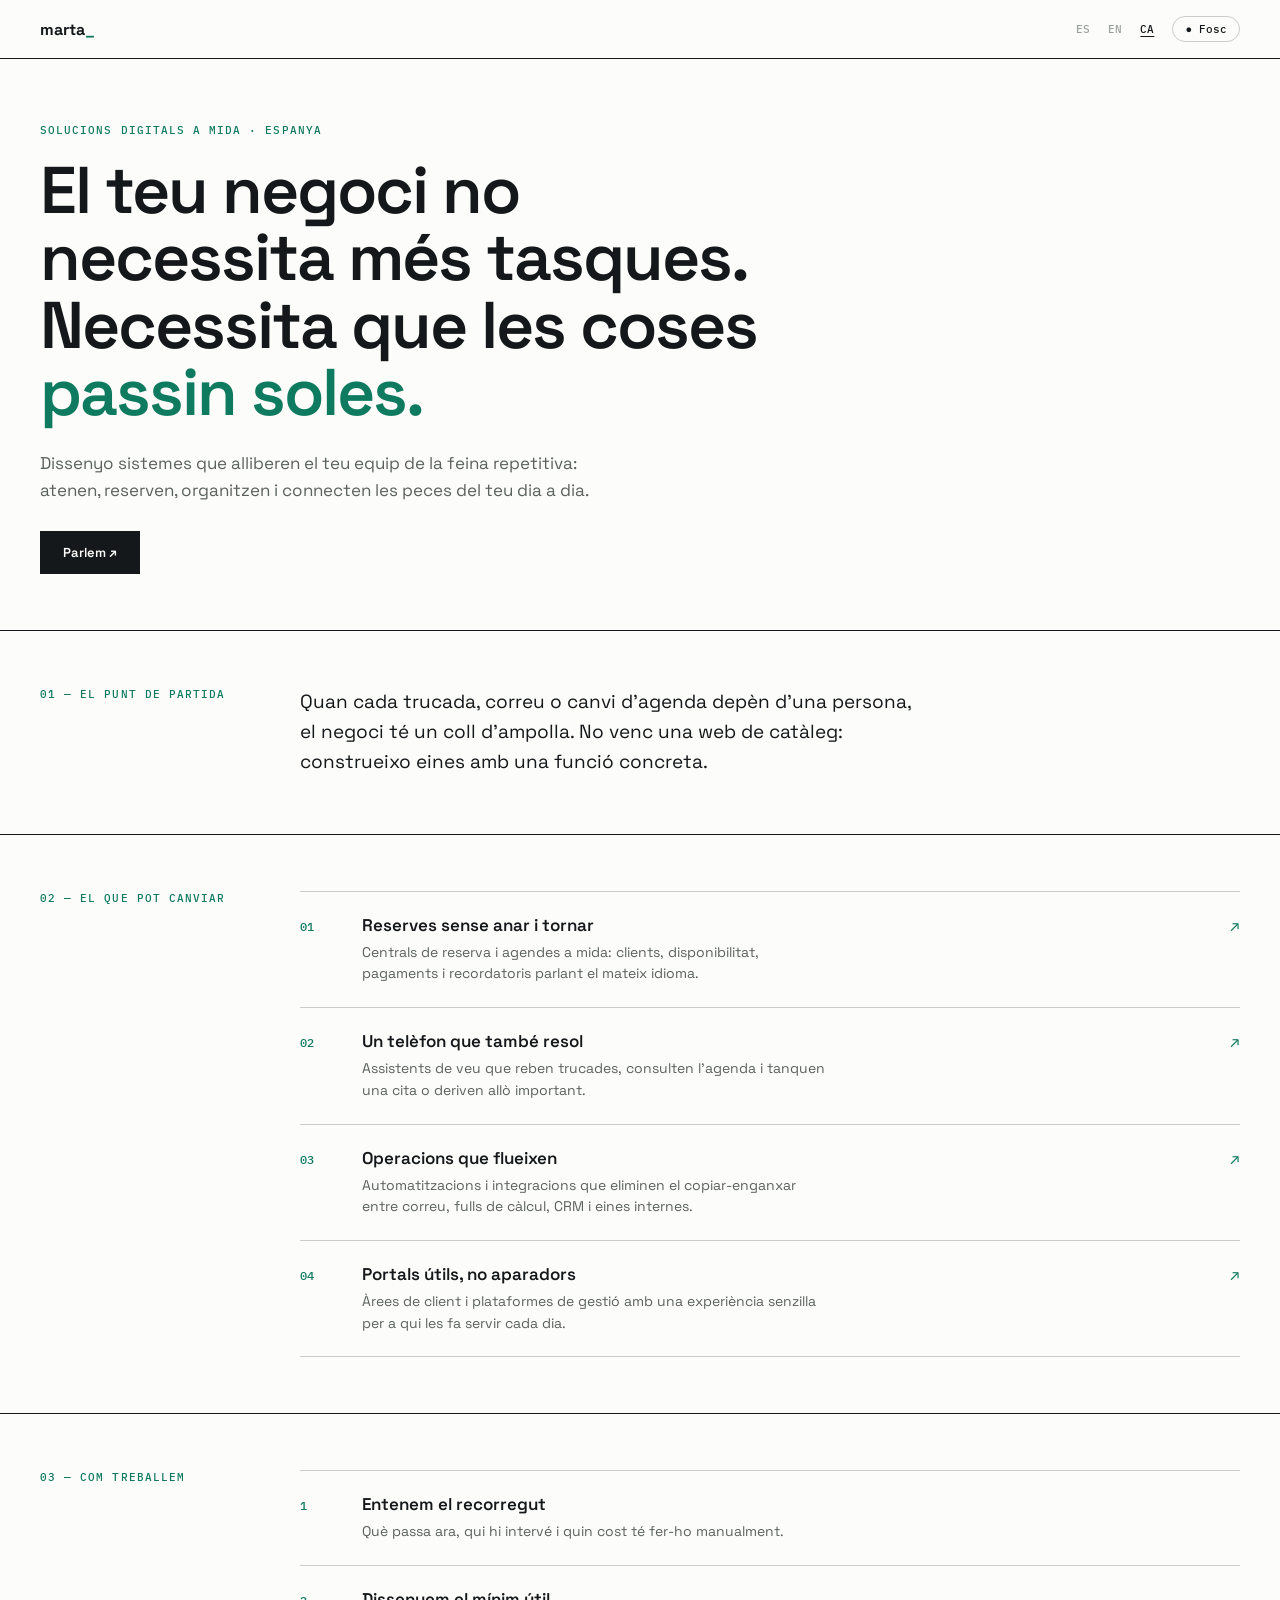
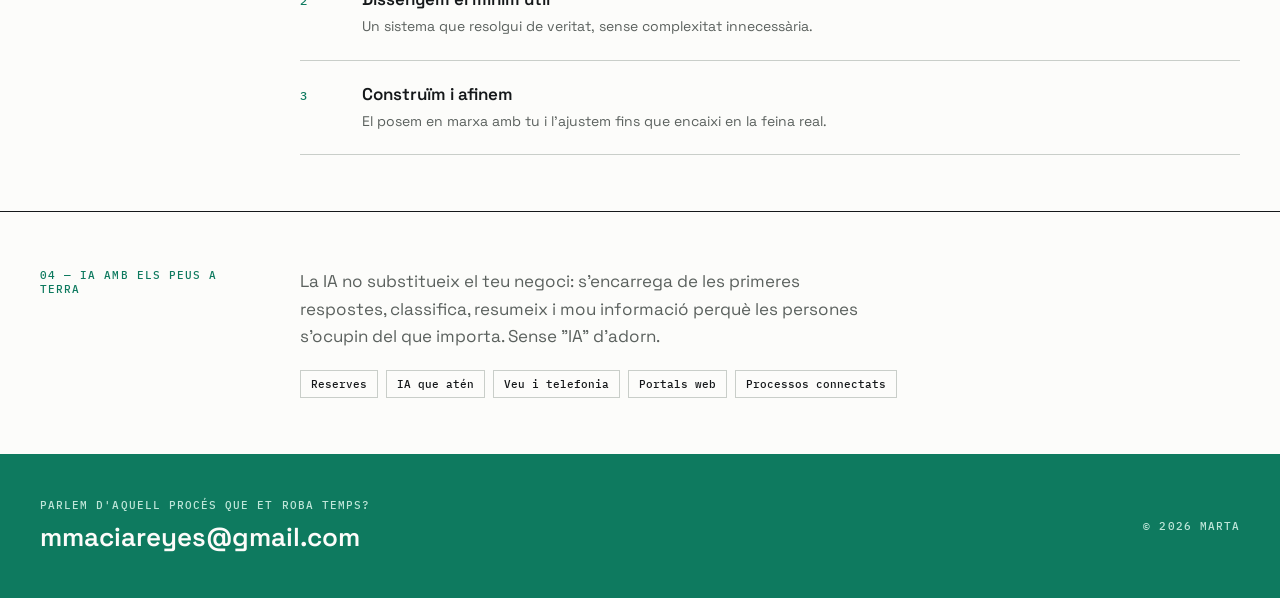
==== ca/index.html @ 4c71a30c "Create index.html" ====
<!doctype html>
<html lang="ca">
<head>
<meta charset="utf-8">
<meta name="viewport" content="width=device-width, initial-scale=1">
<title>Marta — Solucions digitals a mida</title>
<meta name="description" content="Dissenyo sistemes que alliberen el teu equip de la feina repetitiva: atenen, reserven, organitzen i connecten el teu dia a dia.">
<link rel="preconnect" href="https://fonts.googleapis.com">
<link rel="preconnect" href="https://fonts.gstatic.com" crossorigin>
<link href="https://fonts.googleapis.com/css2?family=Space+Grotesk:wght@400;500;600;700&family=IBM+Plex+Mono:wght@400;500;600&display=swap" rel="stylesheet">
<link rel="stylesheet" href="../styles.css">
<script>try{if(localStorage.getItem('marta_theme')==='dark')document.documentElement.setAttribute('data-theme','dark')}catch(e){}</script>
</head>
<body>
<header class="top">
<span class="brand">marta<span class="uacc">_</span></span>
<div class="ctrl">
<button class="lbtn" data-lang="es">ES</button>
<button class="lbtn" data-lang="en">EN</button>
<button class="lbtn" data-lang="ca">CA</button>
<button class="tbtn" id="themeToggle" data-dark="● Fosc" data-light="☀ Clar">● Fosc</button>
</div>
</header>
<main>
<section class="hero">
<p class="lab">Solucions digitals a mida · Espanya</p>
<h1 class="h1">El teu negoci no necessita més tasques. Necessita que les coses <span class="uacc">passin soles.</span></h1>
<p class="sum">Dissenyo sistemes que alliberen el teu equip de la feina repetitiva: atenen, reserven, organitzen i connecten les peces del teu dia a dia.</p>
<a class="cta" href="mailto:mmaciareyes@gmail.com">Parlem ↗</a>
</section>
<section class="row"><p class="lab">01 — El punt de partida</p><p class="lead">Quan cada trucada, correu o canvi d'agenda depèn d'una persona, el negoci té un coll d'ampolla. No venc una web de catàleg: construeixo eines amb una funció concreta.</p></section>
<section class="row"><p class="lab">02 — El que pot canviar</p><div class="svc">
<article><span class="num">01</span><div><h3>Reserves sense anar i tornar</h3><p>Centrals de reserva i agendes a mida: clients, disponibilitat, pagaments i recordatoris parlant el mateix idioma.</p></div><span class="arr">↗</span></article>
<article><span class="num">02</span><div><h3>Un telèfon que també resol</h3><p>Assistents de veu que reben trucades, consulten l'agenda i tanquen una cita o deriven allò important.</p></div><span class="arr">↗</span></article>
<article><span class="num">03</span><div><h3>Operacions que flueixen</h3><p>Automatitzacions i integracions que eliminen el copiar-enganxar entre correu, fulls de càlcul, CRM i eines internes.</p></div><span class="arr">↗</span></article>
<article><span class="num">04</span><div><h3>Portals útils, no aparadors</h3><p>Àrees de client i plataformes de gestió amb una experiència senzilla per a qui les fa servir cada dia.</p></div><span class="arr">↗</span></article>
</div></section>
<section class="row"><p class="lab">03 — Com treballem</p><div class="svc">
<article><span class="num">1</span><div><h3>Entenem el recorregut</h3><p>Què passa ara, qui hi intervé i quin cost té fer-ho manualment.</p></div><span></span></article>
<article><span class="num">2</span><div><h3>Dissenyem el mínim útil</h3><p>Un sistema que resolgui de veritat, sense complexitat innecessària.</p></div><span></span></article>
<article><span class="num">3</span><div><h3>Construïm i afinem</h3><p>El posem en marxa amb tu i l'ajustem fins que encaixi en la feina real.</p></div><span></span></article>
</div></section>
<section class="row"><p class="lab">04 — IA amb els peus a terra</p><div><p class="sum">La IA no substitueix el teu negoci: s'encarrega de les primeres respostes, classifica, resumeix i mou informació perquè les persones s'ocupin del que importa. Sense "IA" d'adorn.</p><div class="tags"><span>Reserves</span><span>IA que atén</span><span>Veu i telefonia</span><span>Portals web</span><span>Processos connectats</span></div></div></section>
</main>
<footer class="foot">
<div><p class="flab">Parlem d'aquell procés que et roba temps?</p><a class="mail" href="mailto:mmaciareyes@gmail.com">mmaciareyes@gmail.com</a></div>
<span class="flab" style="margin:0">© 2026 Marta</span>
</footer>
<script src="../script.js"></script>
</body>
</html>
---- styles.css ----
:root{--bg:#fcfcfa;--ink:#15181a;--muted:#5b615e;--line:#c9cec9;--hard:#15181a;--acc:#0e7a5f;--foot-bg:#0e7a5f;--foot-ink:#fcfcfa;--foot-lab:#bfe6d9;--cta-bg:#15181a;--cta-ink:#fcfcfa}
[data-theme="dark"]{--bg:#101216;--ink:#eceae4;--muted:#a3a7b3;--line:#2c303a;--hard:#23262e;--acc:#e8b64c;--foot-bg:#e8b64c;--foot-ink:#101216;--foot-lab:#6b5420;--cta-bg:#e8b64c;--cta-ink:#101216}
*{box-sizing:border-box}
body{margin:0;font-family:'Space Grotesk',sans-serif;background:var(--bg);color:var(--ink);transition:background .3s,color .3s}
a{color:inherit}a:hover{opacity:.85}
.lab{font:500 10.5px 'IBM Plex Mono',monospace;letter-spacing:.1em;text-transform:uppercase;color:var(--acc);margin:0}
.top{display:flex;justify-content:space-between;align-items:center;gap:16px;padding:16px 40px;border-bottom:1px solid var(--hard);position:sticky;top:0;background:var(--bg);z-index:5}
.brand{font-size:16px;font-weight:700}
.uacc{color:var(--acc)}
.ctrl{display:flex;align-items:center;gap:18px}
.lbtn{font:500 11px 'IBM Plex Mono',monospace;color:#9aa19d;cursor:pointer;background:none;border:0;padding:0}
.lbtn.on{color:var(--ink);text-decoration:underline;text-underline-offset:3px}
[data-theme="dark"] .lbtn.on{color:var(--acc)}
.tbtn{font:500 11px 'IBM Plex Mono',monospace;cursor:pointer;background:none;border:1px solid var(--line);border-radius:99px;padding:5px 12px;color:inherit}
.hero{padding:64px 40px 56px;border-bottom:1px solid var(--hard)}
.h1{font-size:clamp(38px,6vw,66px);line-height:1.02;letter-spacing:-.03em;font-weight:600;max-width:18ch;margin:20px 0 24px}
.sum{font-size:17px;line-height:1.6;color:var(--muted);max-width:52ch;margin:0}
.cta{display:inline-block;margin-top:26px;padding:12px 22px;font:600 13px 'Space Grotesk',sans-serif;text-decoration:none;background:var(--cta-bg);color:var(--cta-ink);border:1.5px solid var(--cta-bg)}
.row{display:grid;grid-template-columns:220px 1fr;gap:40px;padding:56px 40px;border-bottom:1px solid var(--hard)}
.row:last-of-type{border-bottom:0}
.lead{font-size:19px;line-height:1.6;max-width:52ch;margin:0}
.svc{border-top:1px solid var(--line)}
.svc article{display:grid;grid-template-columns:44px 1fr auto;gap:18px;padding:22px 0;border-bottom:1px solid var(--line);align-items:baseline}
.svc h3{font-size:17px;font-weight:600;margin:0 0 6px}
.svc p{font-size:14px;line-height:1.55;color:var(--muted);margin:0;max-width:52ch}
.num{font:500 12px 'IBM Plex Mono',monospace;color:var(--acc)}
.arr{color:var(--acc)}
.tags{display:flex;flex-wrap:wrap;gap:8px;margin-top:20px}
.tags span{font:500 11px 'IBM Plex Mono',monospace;padding:6px 10px;border:1px solid var(--line)}
.foot{display:flex;justify-content:space-between;align-items:center;gap:20px;flex-wrap:wrap;padding:44px 40px;background:var(--foot-bg);color:var(--foot-ink)}
.flab{font:500 10.5px 'IBM Plex Mono',monospace;letter-spacing:.1em;text-transform:uppercase;color:var(--foot-lab);margin:0 0 8px}
.mail{font-size:26px;font-weight:600;text-decoration:none;color:inherit}
@media (max-width:760px){.row{grid-template-columns:1fr;gap:20px}.top{padding:14px 20px}.hero{padding:44px 20px}.row{padding:40px 20px}.foot{padding:36px 20px}}
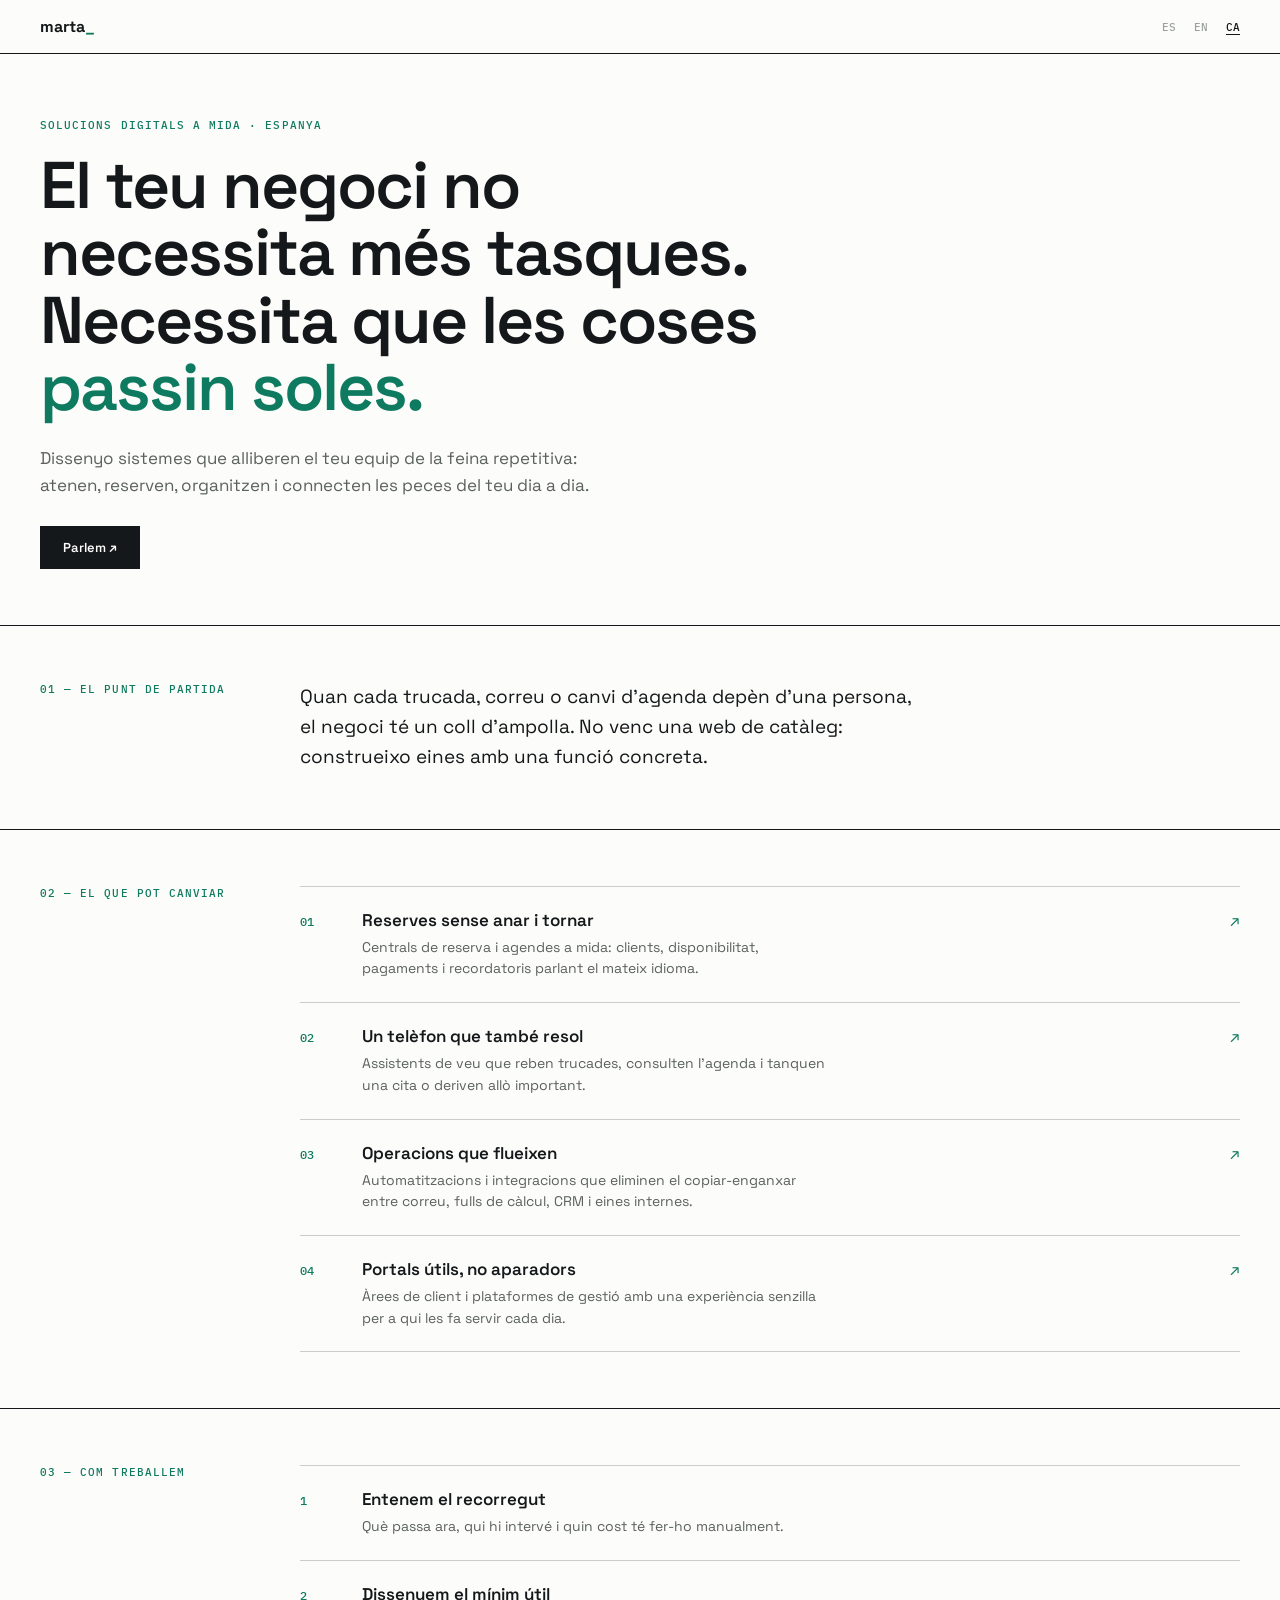
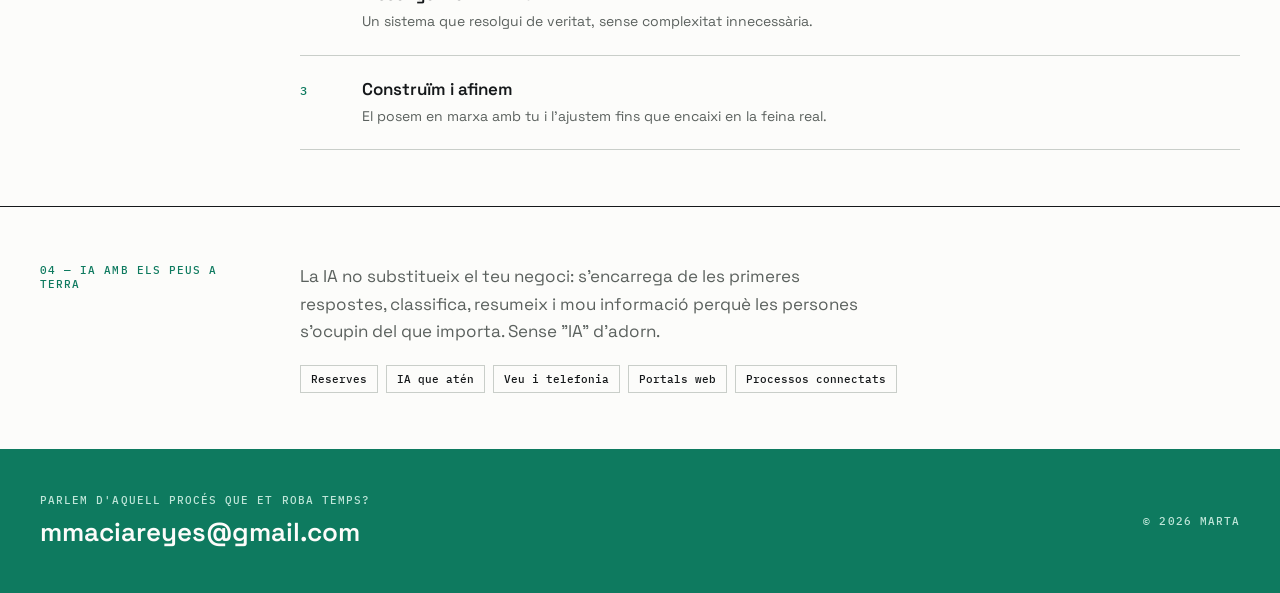
==== commit 7a8611ee: "Update index.html" ====
--- a/ca/index.html
+++ b/ca/index.html
@@ -9,7 +9,6 @@
 <link rel="preconnect" href="https://fonts.gstatic.com" crossorigin>
 <link href="https://fonts.googleapis.com/css2?family=Space+Grotesk:wght@400;500;600;700&family=IBM+Plex+Mono:wght@400;500;600&display=swap" rel="stylesheet">
 <link rel="stylesheet" href="../styles.css">
-<script>try{if(localStorage.getItem('marta_theme')==='dark')document.documentElement.setAttribute('data-theme','dark')}catch(e){}</script>
 </head>
 <body>
 <header class="top">
@@ -18,7 +17,6 @@
 <button class="lbtn" data-lang="es">ES</button>
 <button class="lbtn" data-lang="en">EN</button>
 <button class="lbtn" data-lang="ca">CA</button>
-<button class="tbtn" id="themeToggle" data-dark="● Fosc" data-light="☀ Clar">● Fosc</button>
 </div>
 </header>
 <main>
--- a/styles.css
+++ b/styles.css
@@ -1,5 +1,5 @@
 :root{--bg:#fcfcfa;--ink:#15181a;--muted:#5b615e;--line:#c9cec9;--hard:#15181a;--acc:#0e7a5f;--foot-bg:#0e7a5f;--foot-ink:#fcfcfa;--foot-lab:#bfe6d9;--cta-bg:#15181a;--cta-ink:#fcfcfa}
-[data-theme="dark"]{--bg:#101216;--ink:#eceae4;--muted:#a3a7b3;--line:#2c303a;--hard:#23262e;--acc:#e8b64c;--foot-bg:#e8b64c;--foot-ink:#101216;--foot-lab:#6b5420;--cta-bg:#e8b64c;--cta-ink:#101216}
+@media (prefers-color-scheme:dark){:root{--bg:#101216;--ink:#eceae4;--muted:#a3a7b3;--line:#2c303a;--hard:#23262e;--acc:#e8b64c;--foot-bg:#e8b64c;--foot-ink:#101216;--foot-lab:#6b5420;--cta-bg:#e8b64c;--cta-ink:#101216}}
 *{box-sizing:border-box}
 body{margin:0;font-family:'Space Grotesk',sans-serif;background:var(--bg);color:var(--ink);transition:background .3s,color .3s}
 a{color:inherit}a:hover{opacity:.85}
@@ -10,8 +10,6 @@
 .ctrl{display:flex;align-items:center;gap:18px}
 .lbtn{font:500 11px 'IBM Plex Mono',monospace;color:#9aa19d;cursor:pointer;background:none;border:0;padding:0}
 .lbtn.on{color:var(--ink);text-decoration:underline;text-underline-offset:3px}
-[data-theme="dark"] .lbtn.on{color:var(--acc)}
-.tbtn{font:500 11px 'IBM Plex Mono',monospace;cursor:pointer;background:none;border:1px solid var(--line);border-radius:99px;padding:5px 12px;color:inherit}
 .hero{padding:64px 40px 56px;border-bottom:1px solid var(--hard)}
 .h1{font-size:clamp(38px,6vw,66px);line-height:1.02;letter-spacing:-.03em;font-weight:600;max-width:18ch;margin:20px 0 24px}
 .sum{font-size:17px;line-height:1.6;color:var(--muted);max-width:52ch;margin:0}
